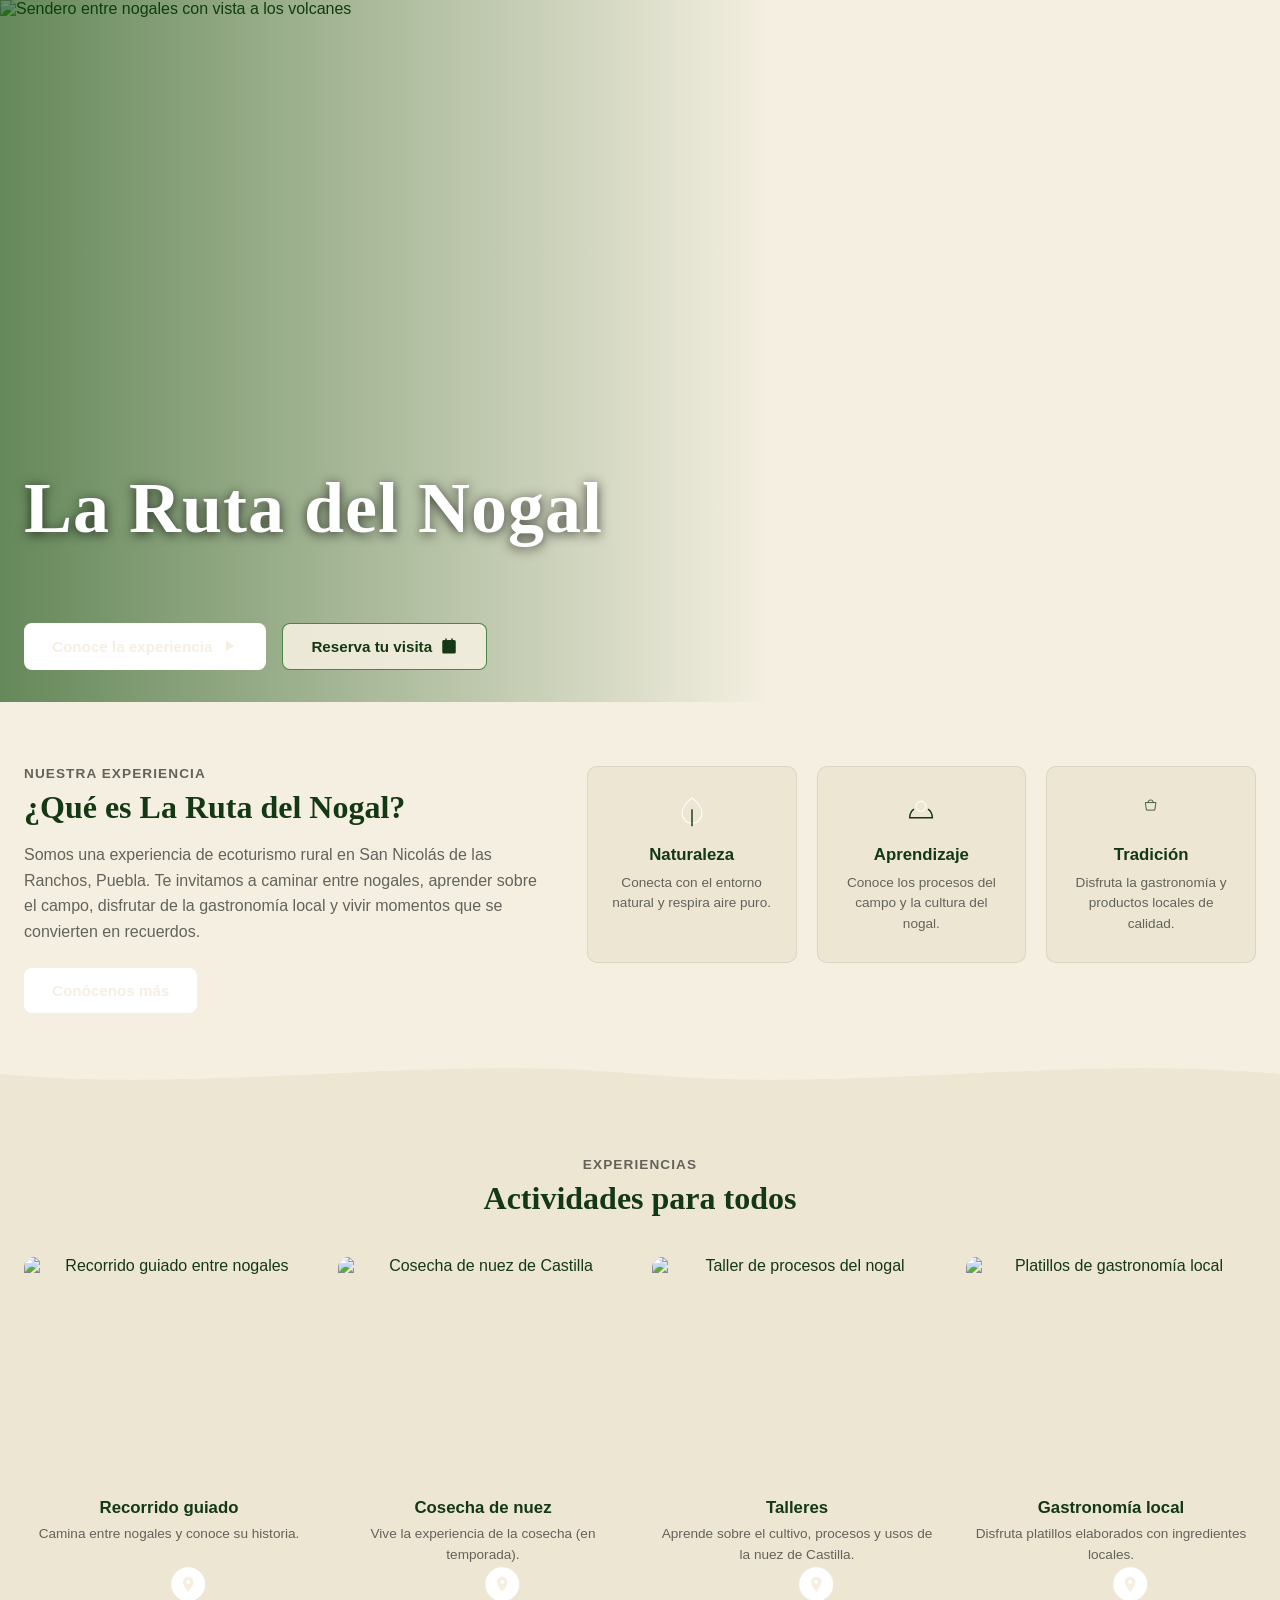
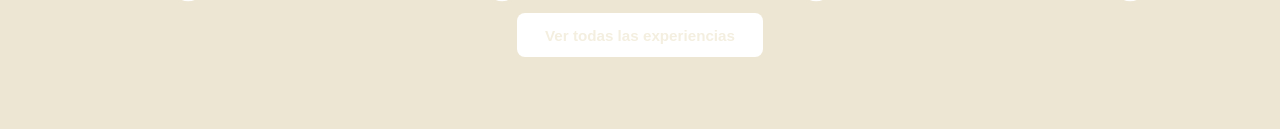
==== index.html @ 815746f6 "Rename Index.html to index.html" ====
<!DOCTYPE html>
<html lang="es">
<head>
  <meta charset="UTF-8">
  <meta name="viewport" content="width=device-width, initial-scale=1.0">
  <meta http-equiv="refresh" content="0; url=body.html">
  <title>La ruta del Nogal</title> 
</head> 
<body>
  <p>Abriendo la página principal...</p>
  <a href="body.html">Continuar</a>
</body>
</html>
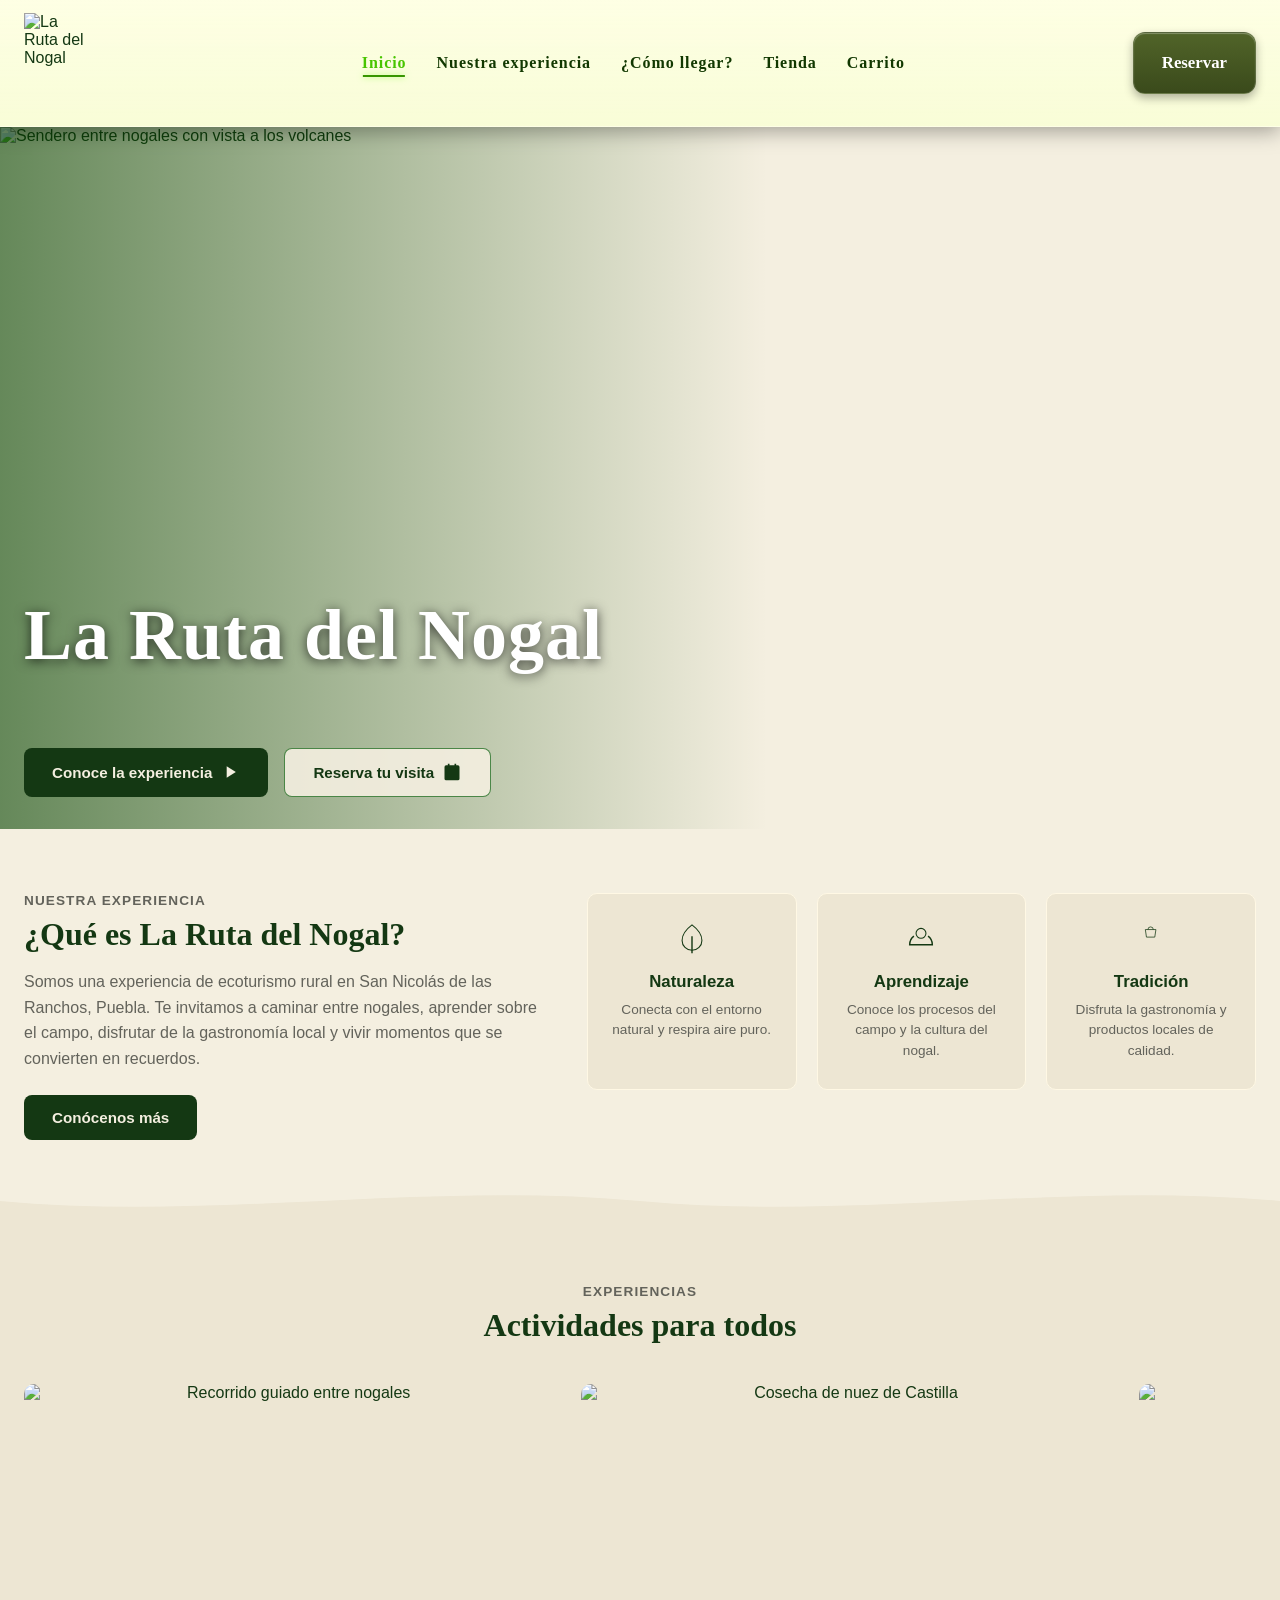
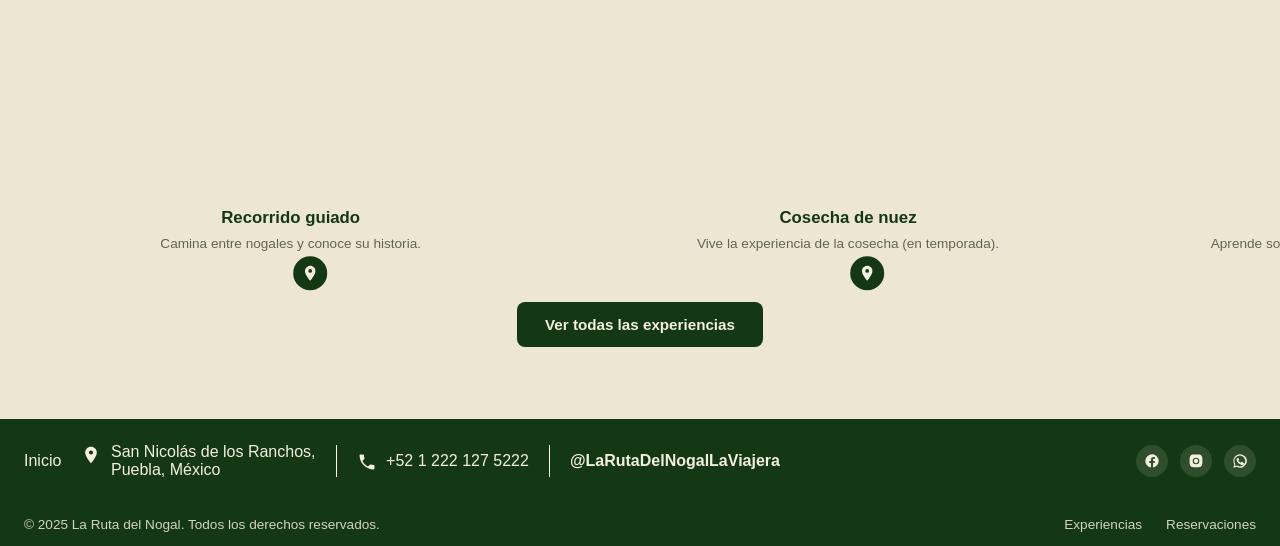
==== commit 75674b69: "copilotprueba1" ====
--- a/index.html
+++ b/index.html
@@ -1,13 +1,157 @@
 <!DOCTYPE html>
 <html lang="es">
 <head>
-  <meta charset="UTF-8">
-  <meta name="viewport" content="width=device-width, initial-scale=1.0">
-  <meta http-equiv="refresh" content="0; url=body.html">
-  <title>La ruta del Nogal</title> 
-</head> 
-<body>
-  <p>Abriendo la página principal...</p>
-  <a href="body.html">Continuar</a>
+<meta charset="UTF-8">
+<meta name="viewport" content="width=device-width, initial-scale=1.0">
+<title>La Ruta del Nogal</title>
+<meta name="description" content="La Ruta del Nogal: naturaleza, cultura y gastronomía en San Nicolás de los Ranchos, Puebla.">
+<link rel="canonical" href="index.html">
+<meta property="og:type" content="website">
+<meta property="og:locale" content="es_MX">
+<meta property="og:url" content="index.html">
+<meta property="og:title" content="La Ruta del Nogal">
+<meta property="og:description" content="Conecta con la naturaleza, la tradición y los sabores del Nogal.">
+<meta property="og:image" content="https://i.imgur.com/gGlSIoQ.png">
+<meta property="og:image:alt" content="Logotipo de La Ruta del Nogal">
+<link rel="stylesheet" href="CSS/body.css">
+
+</head>
+<body data-page="inicio">
+
+<div id="header"></div>
+<a class="skip-link" href="#contenido">Saltar al contenido</a>
+
+<main class="main-content" id="contenido" tabindex="-1">
+
+  <!-- HERO -->
+  <!-- HERO -->
+<section class="hero">
+  <img src="https://i.imgur.com/Ejzfjuk.jpg" width="1600" height="900" fetchpriority="high" alt="Sendero entre nogales con vista a los volcanes" class="hero__img">
+  <div class="hero__overlay"></div>
+
+  <div class="hero__content">
+    <h1 class="hero__title">La Ruta del Nogal</h1>
+  </div>
+
+
+    <div class="hero__actions">
+      <a href="#experiencia" class="btn btn--solid">
+        Conoce la experiencia
+        <svg viewBox="0 0 24 24" class="icon"><path d="M8 5v14l11-7z"/></svg>
+      </a>
+      <a href="Reservaciónes.html" class="btn btn--outline">
+        Reserva tu visita
+        <svg viewBox="0 0 24 24" class="icon"><path d="M7 2v2H5a2 2 0 0 0-2 2v14a2 2 0 0 0 2 2h14a2 2 0 0 0 2-2V6a2 2 0 0 0-2-2h-2V2h-2v2H9V2H7zm12 8H5v10h14V10z"/></svg>
+      </a>
+    </div>
+  </section>
+
+  <!-- NUESTRA EXPERIENCIA -->
+  <section class="experiencia" id="experiencia">
+    <div class="section-inner experiencia__inner">
+
+      <div class="experiencia__text">
+        <p class="eyebrow">Nuestra experiencia</p>
+        <h2 class="section-title">¿Qué es La Ruta del Nogal?</h2>
+        <p class="experiencia__desc">
+          Somos una experiencia de ecoturismo rural en San Nicolás de las Ranchos, Puebla.
+          Te invitamos a caminar entre nogales, aprender sobre el campo, disfrutar de la
+          gastronomía local y vivir momentos que se convierten en recuerdos.
+        </p>
+        <a href="#experiencias" class="btn btn--dark">Conócenos más</a>
+      </div>
+
+      <div class="experiencia__cards">
+
+        <article class="feature-card">
+          <svg viewBox="0 0 48 48" class="feature-card__icon"><path d="M24 4c8 6 14 14 14 22a14 14 0 0 1-28 0c0-8 6-16 14-22z"/><path d="M24 44V20" stroke="currentColor" stroke-width="2" fill="none"/></svg>
+          <h3>Naturaleza</h3>
+          <p>Conecta con el entorno natural y respira aire puro.</p>
+        </article>
+
+        <article class="feature-card">
+          <svg viewBox="0 0 48 48" class="feature-card__icon"><circle cx="24" cy="16" r="7"/><path d="M14 20c-4 3-6 8-6 12h32c0-4-2-9-6-12" fill="none" stroke="currentColor" stroke-width="2"/></svg>
+          <h3>Aprendizaje</h3>
+          <p>Conoce los procesos del campo y la cultura del nogal.</p>
+        </article>
+
+        <article class="feature-card">
+          <svg viewBox="0 0 50 90" class="feature-card__icon"><path d="M10 20h28l-3 20H13z" fill="none" stroke="currentColor" stroke-width="2"/><path d="M17 20a7 7 0 0 1 14 0" fill="none" stroke="currentColor" stroke-width="2"/></svg>
+          <h3>Tradición</h3>
+          <p>Disfruta la gastronomía y productos locales de calidad.</p>
+        </article>
+
+      </div>
+
+    </div>
+
+    <svg class="wave-divider" viewBox="0 0 1400 60" preserveAspectRatio="none"><path d="M0,30 C233,60 466,0 700,30 C933,60 1166,0 1400,30 L1400,60 L0,60 Z"></path></svg>
+  </section>
+
+  <!-- EXPERIENCIAS -->
+  <section class="experiencias" id="experiencias">
+    <div class="section-inner">
+
+      <div class="experiencias__header">
+        <p class="eyebrow">Experiencias</p>
+        <h2 class="section-title">Actividades para todos</h2>
+      </div>
+
+      <div class="activity-grid">
+
+        <article class="activity-card">
+          <img src="https://i.imgur.com/ryGwvqL.jpg" width="600" height="400" loading="lazy" alt="Recorrido guiado entre nogales">
+          <h3>Recorrido guiado</h3>
+          <p>Camina entre nogales y conoce su historia.</p>
+
+          <span class="activity-card__icon">
+          <svg viewBox="0 0 24 24" class="icon"><path d="M12 2C9.1 2 5 5.13 5 9c0 5.25 7 13 7 13s7-7.75 7-13c0-3.87-3.13-7-7-7zm0 9.5A2.5 2.5 0 1 1 12 6.5a2.5 2.5 0 0 1 0 5z"/></svg>
+
+        </article>
+
+        <article class="activity-card">
+          <img src="https://i.imgur.com/kiihKKz.jpg" width="600" height="400" loading="lazy" alt="Cosecha de nuez de Castilla">
+          <span class="activity-card__icon">
+            <svg viewBox="0 0 24 24" class="icon"><path d="M12 2C8.13 2 5 5.13 5 9c0 5.25 7 13 7 13s7-7.75 7-13c0-3.87-3.13-7-7-7zm0 9.5A2.5 2.5 0 1 1 12 6.5a2.5 2.5 0 0 1 0 5z"/></svg>
+          </span>
+          <h3>Cosecha de nuez</h3>
+          <p>Vive la experiencia de la cosecha (en temporada).</p>
+        </article>
+
+        <article class="activity-card">
+          <img src="https://i.imgur.com/ViC5PMz.jpg" width="600" height="400" loading="lazy" alt="Taller de procesos del nogal">
+          <span class="activity-card__icon">
+            <svg viewBox="0 0 24 24" class="icon"><path d="M12 2C8.13 2 5 5.13 5 9c0 5.25 7 13 7 13s7-7.75 7-13c0-3.87-3.13-7-7-7zm0 9.5A2.5 2.5 0 1 1 12 6.5a2.5 2.5 0 0 1 0 5z"/></svg>
+          </span>
+          <h3>Talleres</h3>
+          <p>Aprende sobre el cultivo, procesos y usos de la nuez de Castilla.</p>
+        </article>
+
+        <article class="activity-card">
+          <img src="https://i.imgur.com/WBkidaH.jpg" width="600" height="400" loading="lazy" alt="Platillos de gastronomía local">
+          <span class="activity-card__icon">
+            <svg viewBox="0 0 24 24" class="icon"><path d="M12 2C8.13 2 5 5.13 5 9c0 5.25 7 13 7 13s7-7.75 7-13c0-3.87-3.13-7-7-7zm0 9.5A2.5 2.5 0 1 1 12 6.5a2.5 2.5 0 0 1 0 5z"/></svg>
+          </span>
+          <h3>Gastronomía local</h3>
+          <p>Disfruta platillos elaborados con ingredientes locales.</p>
+        </article>
+
+      </div>
+
+      <div class="experiencias__cta">
+        <a href="nuestra-experiencia.html" class="btn btn--dark">Ver todas las experiencias</a>
+      </div>
+
+    </div>
+  </section>
+
+</main>
+
+  <!-- Contenedor del footer corregido -->
+  <div id="footer"></div>
+
+  <!-- Ruta relativa del script corregida -->
+  <script src="components.js"></script>
+
 </body>
-</html> 
+</html>
--- a/CSS/body.css
+++ b/CSS/body.css
@@ -0,0 +1,389 @@
+/* ============================================
+   La Ruta del Nogal — Contenido principal
+   ============================================ */
+
+:root {
+  --verde-oscuro: #ffffff;
+  --verde-oscuro-2: #f5f7f3;
+  --crema: #f4efe0;
+  --crema-2: #ede6d3;
+  --texto-oscuro: #143813;
+  --texto-suave: #63635b;
+  --borde: rgba(0, 0, 0, 0.08);
+
+  --maxw: 1400px;
+  --radio: 10px;
+  --transicion: 0.25s ease;
+}
+
+* {
+  box-sizing: border-box;
+}
+
+body {
+  margin: 0;
+  font-family: 'Segoe UI', Roboto, Arial, sans-serif;
+  color: var(--texto-oscuro);
+  background: var(--crema);
+}
+
+a {
+  text-decoration: none;
+  color: inherit;
+}
+
+img {
+  max-width: 100%;
+  display: block;
+}
+
+.icon {
+  width: 18px;
+  height: 18px;
+  fill: currentColor;
+  flex-shrink: 0;
+}
+
+.section-inner {
+  max-width: var(--maxw);
+  margin: 0 auto;
+  padding: 0 1.5rem;
+}
+
+.eyebrow {
+  margin: 0 0 0.5rem;
+  font-size: 0.85rem;
+  font-weight: 700;
+  letter-spacing: 0.08em;
+  text-transform: uppercase;
+  color: var(--texto-suave);
+  text-align: center;
+}
+
+.section-title {
+  margin: 0 0 1rem;
+  font-size: 2rem;
+  font-family: Georgia, 'Times New Roman', serif;
+  text-align: center;
+}
+
+/* ============================================
+   BOTONES
+   ============================================ */
+
+.btn {
+  display: inline-flex;
+  align-items: center;
+  gap: 0.5rem;
+  padding: 0.85rem 1.75rem;
+  border-radius: 8px;
+  font-weight: 700;
+  font-size: 0.95rem;
+  transition: background var(--transicion), transform var(--transicion), color var(--transicion);
+  white-space: nowrap;
+}
+
+.btn:hover {
+  transform: translateY(-1px);
+}
+
+.btn--solid {
+  background: var(--verde-oscuro);
+  color: var(--crema);
+}
+
+.btn--solid:hover {
+  background: var(--verde-oscuro-2);
+}
+
+.btn--outline {
+  background: rgba(244, 239, 224, 0.9);
+  color: var(--texto-oscuro);
+  border: 1px solid rgba(1, 90, 5, 0.685);
+}
+
+.btn--outline:hover {
+  background: var(--crema);
+}
+
+.btn--dark {
+  background: var(--verde-oscuro);
+  color: var(--crema);
+}
+
+.btn--dark:hover {
+  background: var(--verde-oscuro-2);
+}
+
+/* ============================================
+   HERO
+   ============================================ */
+
+.hero {
+  position: relative;
+  height: 78vh;
+  min-height: 460px;
+  overflow: hidden;
+}
+
+.hero__img {
+  width: 100%;
+  height: 100%;
+  object-fit: cover;
+}
+
+.hero__overlay {
+  position: absolute;
+  top: 0;
+  left: 0;
+  width: 60%;
+  height: 100%;
+  z-index: 1;
+  background: linear-gradient(to right, rgba(6, 68, 0, 0.6), rgba(87, 194, 0, 0));
+}
+
+.hero__actions {
+  position: absolute;
+  left: 1.5rem;
+  bottom: 2rem;
+  z-index: 2;
+  display: flex;
+  flex-wrap: wrap;
+  gap: 1rem;
+
+}
+
+.hero__content {
+  position: absolute;
+  inset: 0;
+  z-index: 2;
+  display: flex;
+  align-items: center;
+  justify-content: flex-start;
+  text-align: left;
+  padding: 0 1.5rem;
+  top: 45%;                /* lo empuja hacia abajo */
+}          /* mismo margen izquierdo que tus botones */
+
+
+.hero__title {
+  margin: 0;
+  color: #fff;
+  font-family: Georgia, "Times New Roman", serif;
+  font-weight: 550; /* 700 = bold */
+  font-size: clamp(2.2rem, 6vw, 4.5rem);
+  letter-spacing: 1px;
+  text-shadow: 0 2px 12px rgba(0, 0, 0, 0.7);
+}
+
+
+/* ============================================
+   NUESTRA EXPERIENCIA
+   ============================================ */
+
+.experiencia {
+  position: relative;
+  background: var(--crema);
+  padding: 4rem 0 5rem;
+}
+
+.experiencia__inner {
+  display: grid;
+  grid-template-columns: 1fr 1.3fr;
+  gap: 3rem;
+  align-items: start;
+}
+
+.experiencia__text .eyebrow,
+.experiencia__text .section-title {
+  text-align: left;
+}
+
+.experiencia__desc {
+  color: var(--texto-suave);
+  line-height: 1.6;
+  margin: 0 0 1.5rem;
+}
+
+.experiencia__cards {
+  display: grid;
+  grid-template-columns: repeat(3, 1fr);
+  gap: 1.25rem;
+}
+
+.feature-card {
+  background: var(--crema-2);
+  border: 1px solid var(--borde);
+  border-radius: var(--radio);
+  padding: 1.75rem 1.25rem;
+  text-align: center;
+}
+
+.feature-card__icon {
+  width: 34px;
+  height: 34px;
+  fill: none;
+  stroke: var(--verde-oscuro);
+  stroke-width: 1.5;
+  margin-bottom: 0.75rem;
+}
+
+.feature-card h3 {
+  margin: 0 0 0.5rem;
+  font-size: 1.05rem;
+}
+
+.feature-card p {
+  margin: 0;
+  font-size: 0.85rem;
+  color: var(--texto-suave);
+  line-height: 1.5;
+}
+
+/* Divisor ondulado */
+
+.wave-divider {
+  position: absolute;
+  left: 0;
+  right: 0;
+  bottom: -1px;
+  width: 100%;
+  height: 40px;
+  fill: var(--crema-2);
+}
+
+/* ============================================
+   EXPERIENCIAS
+   ============================================ */
+
+.experiencias {
+  background: var(--crema-2);
+  padding: 4rem 0 4.5rem;
+}
+
+.experiencias__header {
+  margin-bottom: 2.5rem;
+}
+
+.activity-grid {
+  display: grid;
+  grid-template-columns: repeat(4, 1fr);
+  gap: 1.5rem;
+}
+
+.activity-card {
+  position: relative;
+  text-align: center;
+}
+
+.activity-card img {
+  width: 100%;
+  aspect-ratio: 4 / 3;
+  object-fit: cover;
+  border-radius: var(--radio);
+}
+
+.activity-card__icon {
+  position: absolute;
+  top: 100%;
+  left: 50%;
+  transform: translate(-2%, -2%);
+  width: 40px;
+  height: 40px;
+  display: flex;
+  align-items: center;
+  justify-content: center;
+  background: var(--verde-oscuro);
+  border-radius: 50%;
+  color: var(--crema);
+  border: 3px solid var(--crema-2);
+}
+
+.activity-card__icon .icon {
+  width: 18px;
+  height: 18px;
+  fill: var(--crema);
+}
+
+.activity-card h3 {
+  margin: 1.5rem 0 0.4rem;
+  font-size: 1.05rem;
+}
+
+.activity-card p {
+  margin: 0;
+  font-size: 0.85rem;
+  color: var(--texto-suave);
+  line-height: 1.5;
+  padding: 0 0.5rem;
+}
+
+.experiencias__cta {
+  display: flex;
+  justify-content: center;
+  margin-top: 3rem;
+
+
+}
+
+
+
+/* ============================================
+   RESPONSIVE — TABLET / MÓVIL
+   ============================================ */
+
+@media (max-width: 1080px) {
+  .activity-grid {
+    grid-template-columns: repeat(2, 1fr);
+    row-gap: 2.5rem;
+  }
+}
+
+@media (max-width: 960px) {
+  .experiencia__inner {
+    grid-template-columns: 1fr;
+  }
+
+  .experiencia__text .eyebrow,
+  .experiencia__text .section-title {
+    text-align: center;
+  }
+
+  .experiencia__text {
+    text-align: center;
+  }
+
+  .experiencia__text .btn {
+    margin: 0 auto;
+  }
+}
+
+@media (max-width: 640px) {
+  .hero {
+    height: 60vh;
+    min-height: 380px;
+  }
+
+  .hero__actions {
+    left: 1rem;
+    right: 1rem;
+    bottom: 1.25rem;
+  }
+
+  .hero__actions .btn {
+    flex: 1;
+    justify-content: center;
+  }
+
+  .experiencia__cards {
+    grid-template-columns: 1fr;
+  }
+
+  .activity-grid {
+    grid-template-columns: 1fr;
+  }
+
+  .section-title {
+    font-size: 1.6rem;
+  }
+}
